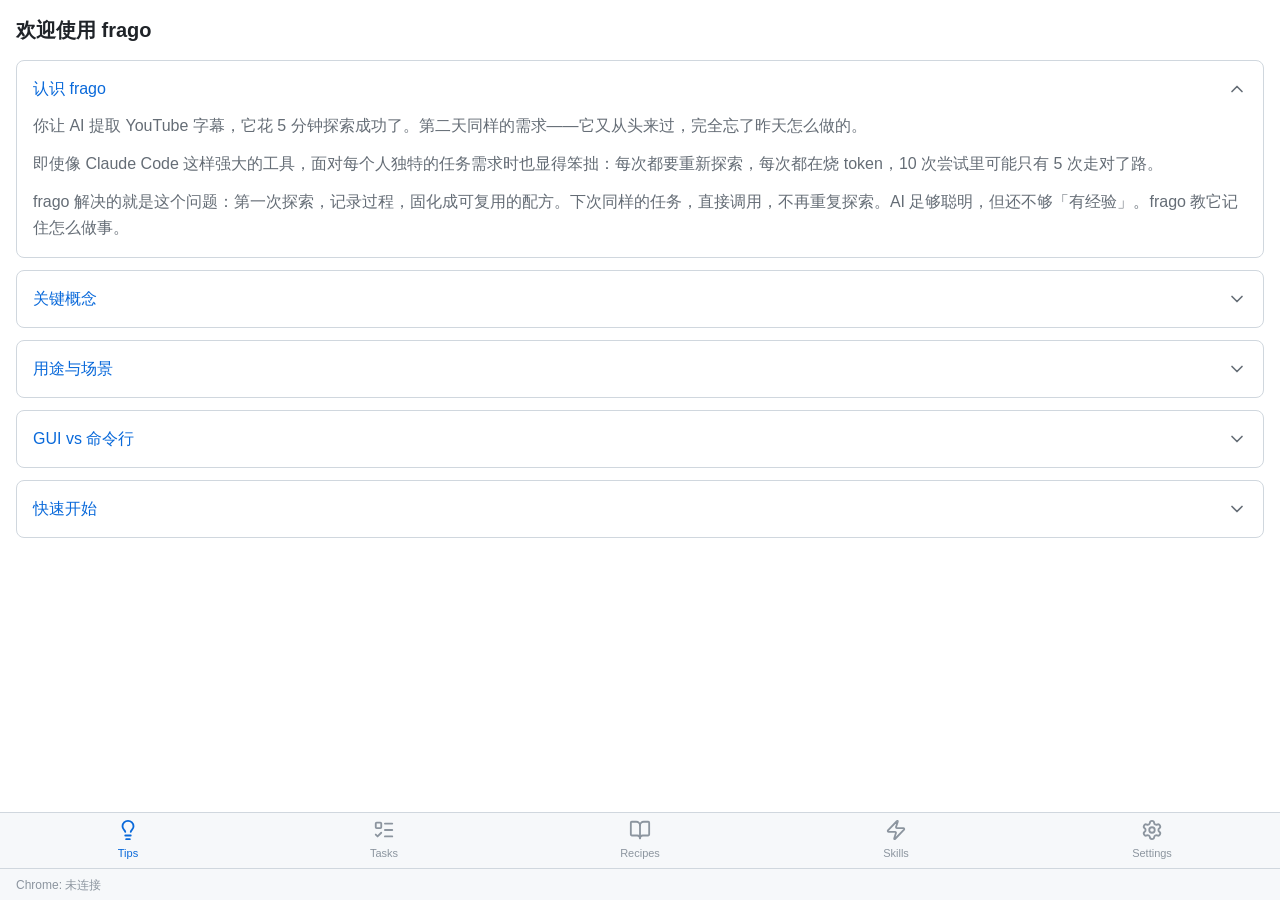
==== src/frago/gui/assets/index.html @ 679fb1c2 "feat(gui): improve UI and background launch - GUI 后台运行：非调试模式自动 fork 到后台，释放终端 - 优化依赖检查：仅在缺失依赖时显示提示 - " ====
<!DOCTYPE html>
<html lang="zh-CN" data-theme="dark">
  <head>
    <meta charset="UTF-8" />
    <meta name="viewport" content="width=device-width, initial-scale=1.0" />
    <title>frago</title>
    <style>
      /* 防止 FOUC - 立即应用主题 */
      html {
        background-color: #0d1117;
        color-scheme: dark;
      }
      html[data-theme='light'] {
        background-color: #ffffff;
        color-scheme: light;
      }
    </style>
    <script>
      // 在 CSS 加载前应用主题（兼容 localStorage 不可用的环境）
      (function () {
        var saved = null;
        try {
          if (typeof localStorage !== 'undefined' && localStorage !== null) {
            saved = localStorage.getItem('theme');
          }
        } catch (e) {}
        var system = window.matchMedia('(prefers-color-scheme: dark)').matches
          ? 'dark'
          : 'light';
        var theme = saved || system;
        document.documentElement.setAttribute('data-theme', theme);
        document.documentElement.style.colorScheme = theme;
      })();
    </script>
    
  </head>
  <body>
    <div id="root"></div>
    <script src="./assets/index-DsM_STw3.js"></script>
  </body>
</html>
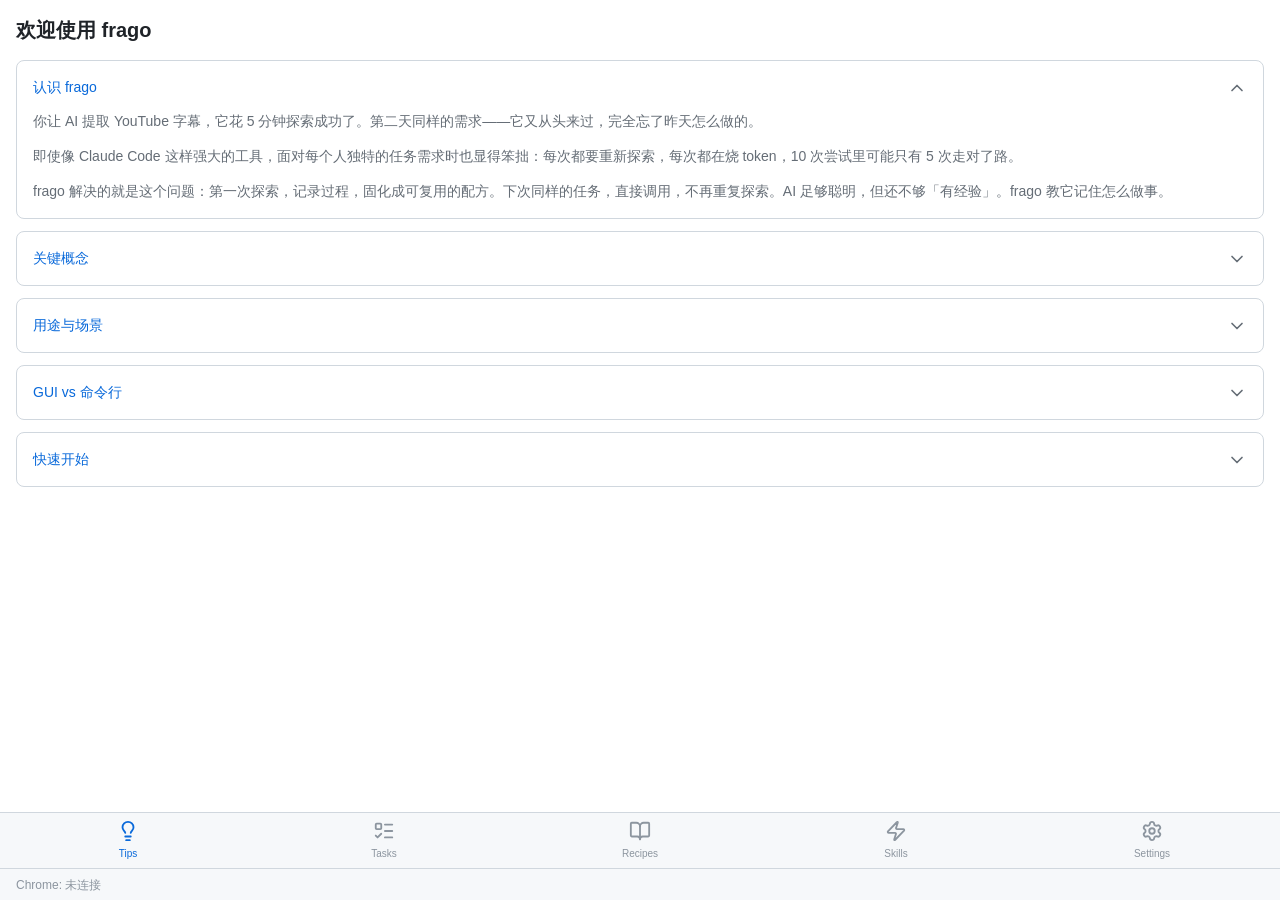
==== commit 2d3d4726: "refactor(config): remove working_directory, fix to ~/.frago/projects - Remove working_directory fiel" ====
--- a/src/frago/gui/assets/index.html
+++ b/src/frago/gui/assets/index.html
@@ -36,6 +36,6 @@
   </head>
   <body>
     <div id="root"></div>
-    <script src="./assets/index-DsM_STw3.js"></script>
+    <script src="./assets/index-Cwxz-Zhr.js"></script>
   </body>
 </html>
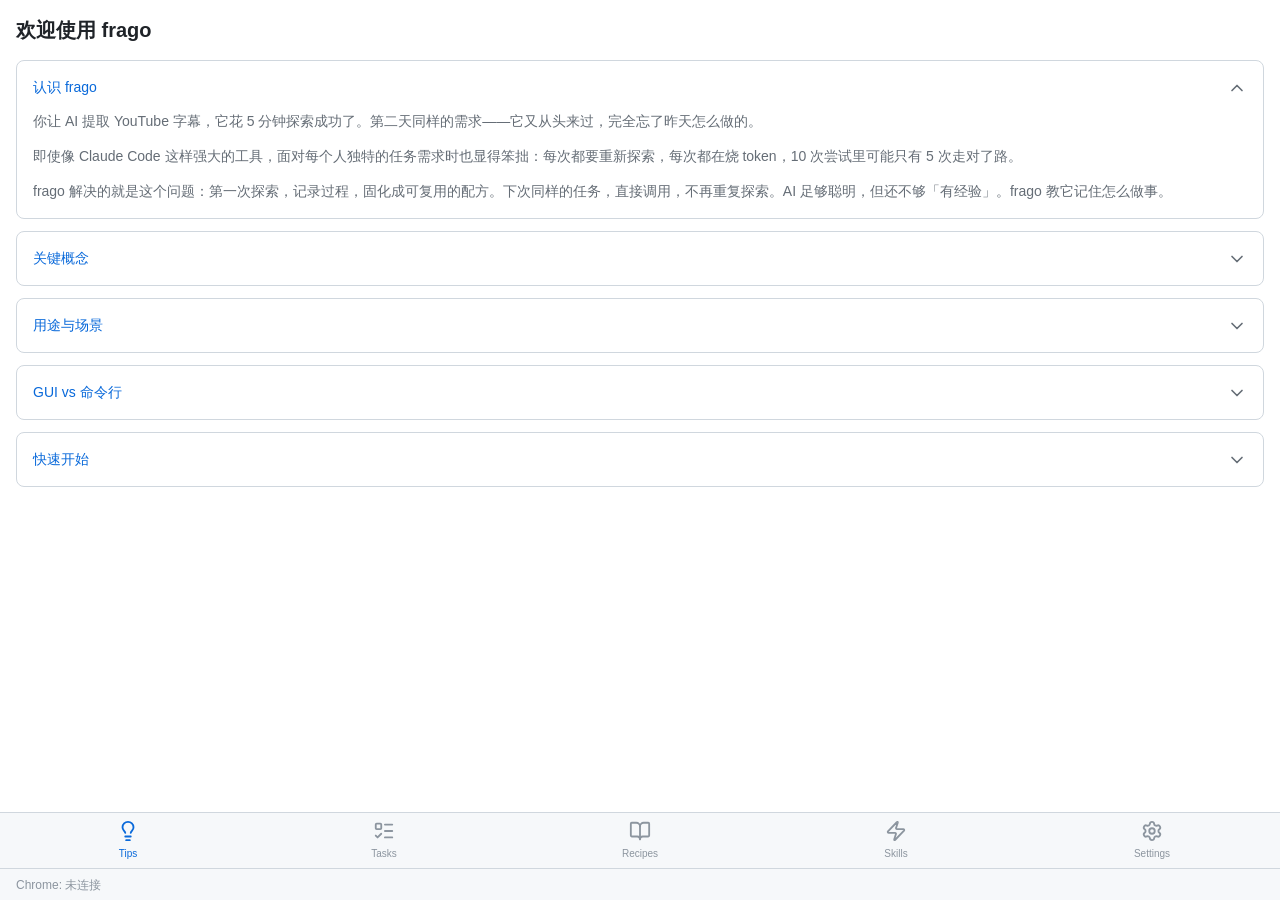
==== commit 74c85fea: "chore(gui): update frontend build artifacts 🤖 Generated with [Claude Code](https://claude.com/claude" ====
--- a/src/frago/gui/assets/index.html
+++ b/src/frago/gui/assets/index.html
@@ -36,6 +36,6 @@
   </head>
   <body>
     <div id="root"></div>
-    <script src="./assets/index-Cwxz-Zhr.js"></script>
+    <script src="./assets/index-BPHeL4GT.js"></script>
   </body>
 </html>
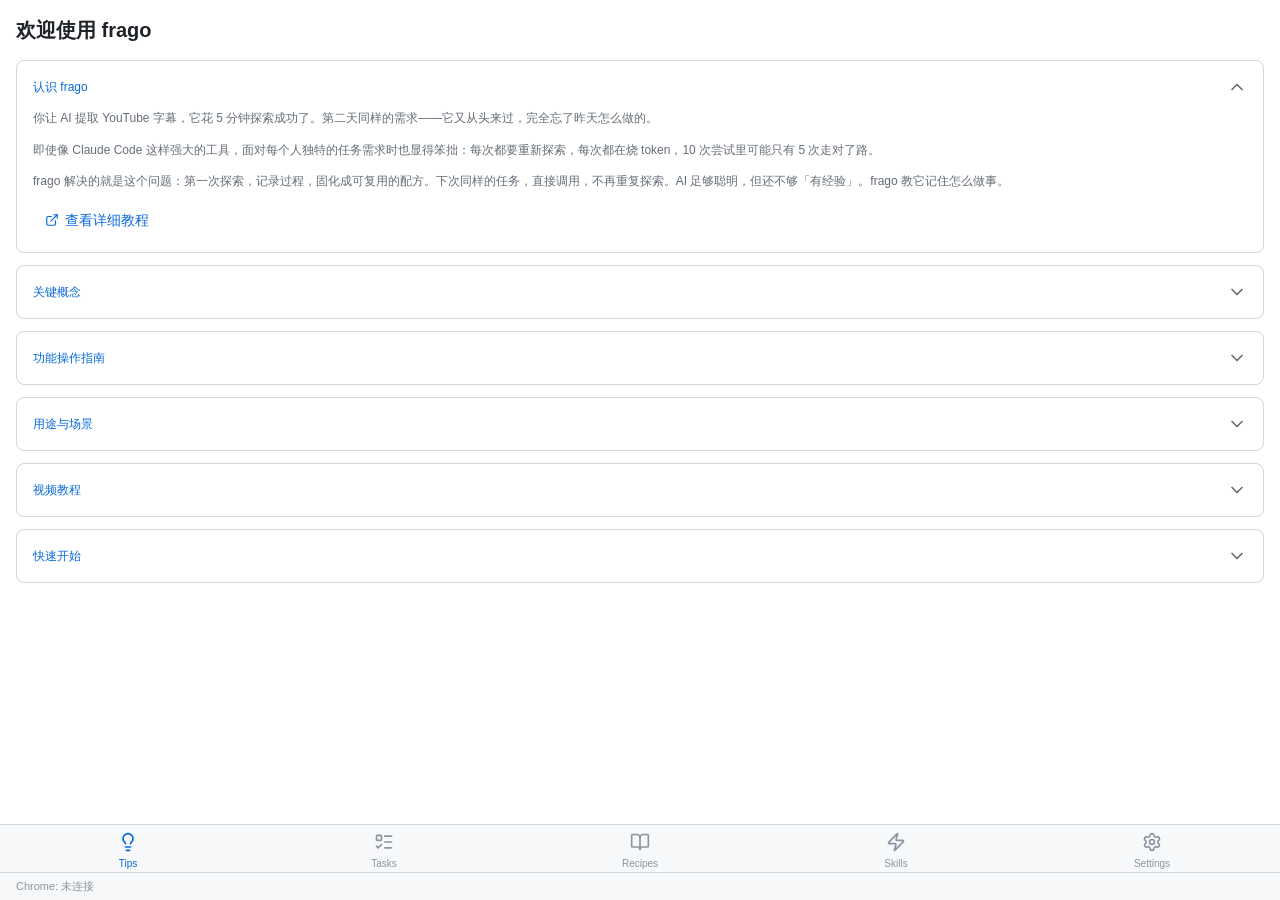
==== commit 9dc3cac6: "feat(gui): add tutorial viewer with open_tutorial API - Add open_tutorial() API to launch tutorial p" ====
--- a/src/frago/gui/assets/index.html
+++ b/src/frago/gui/assets/index.html
@@ -36,6 +36,6 @@
   </head>
   <body>
     <div id="root"></div>
-    <script src="./assets/index-BPHeL4GT.js"></script>
+    <script src="./assets/index-BUvg5STK.js"></script>
   </body>
 </html>
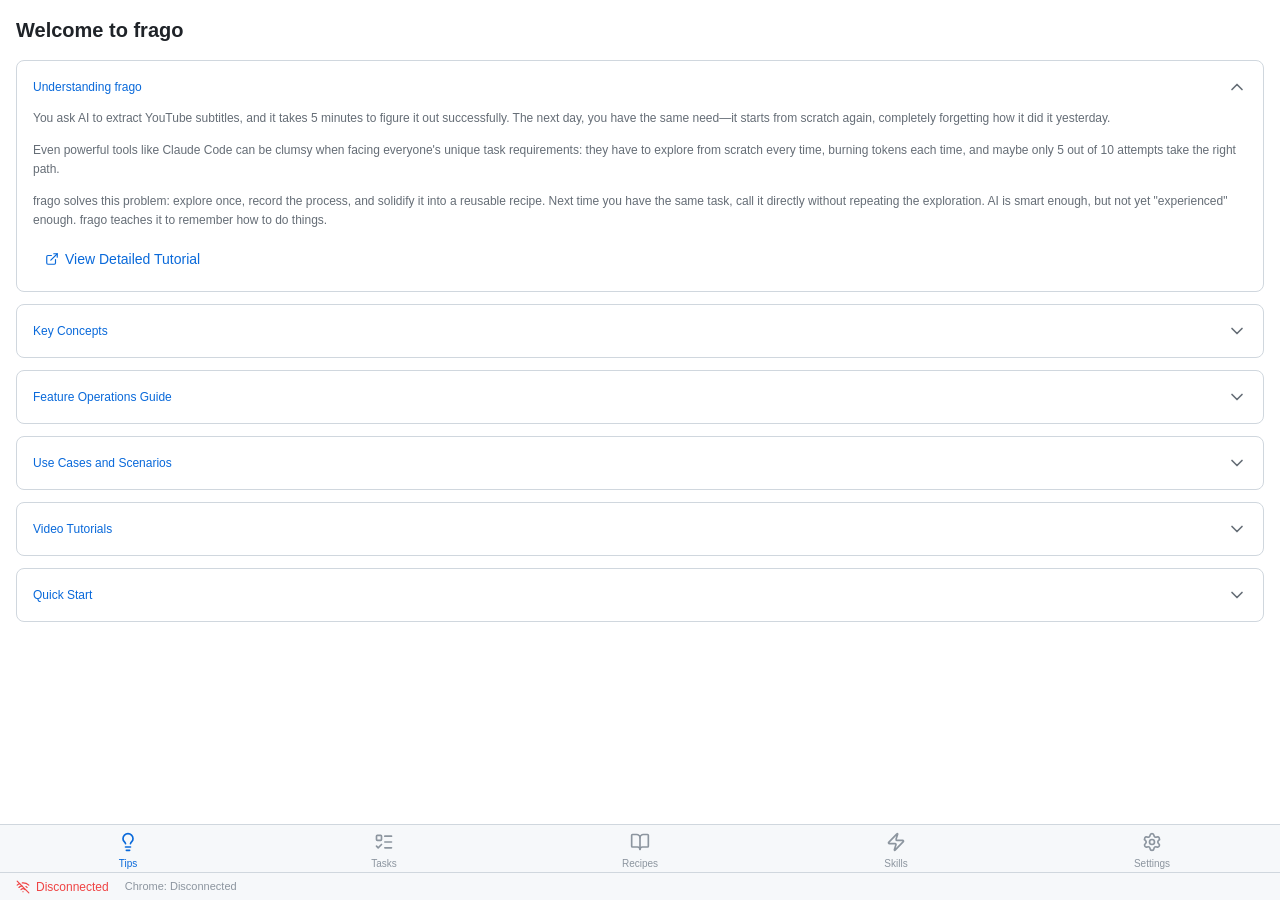
==== commit 3813ada7: "Merge pull request #16 from tsaijamey/013-change-gui-into-web-service feat(gui): migrate from Tauri " ====
--- a/src/frago/gui/assets/index.html
+++ b/src/frago/gui/assets/index.html
@@ -5,7 +5,7 @@
     <meta name="viewport" content="width=device-width, initial-scale=1.0" />
     <title>frago</title>
     <style>
-      /* 防止 FOUC - 立即应用主题 */
+      /* Prevent FOUC - apply theme immediately */
       html {
         background-color: #0d1117;
         color-scheme: dark;
@@ -16,7 +16,7 @@
       }
     </style>
     <script>
-      // 在 CSS 加载前应用主题（兼容 localStorage 不可用的环境）
+      // Apply theme before CSS loads (compatible with localStorage unavailable environments)
       (function () {
         var saved = null;
         try {
@@ -36,6 +36,6 @@
   </head>
   <body>
     <div id="root"></div>
-    <script src="./assets/index-BUvg5STK.js"></script>
+    <script src="./assets/index-pB34bPV9.js"></script>
   </body>
 </html>
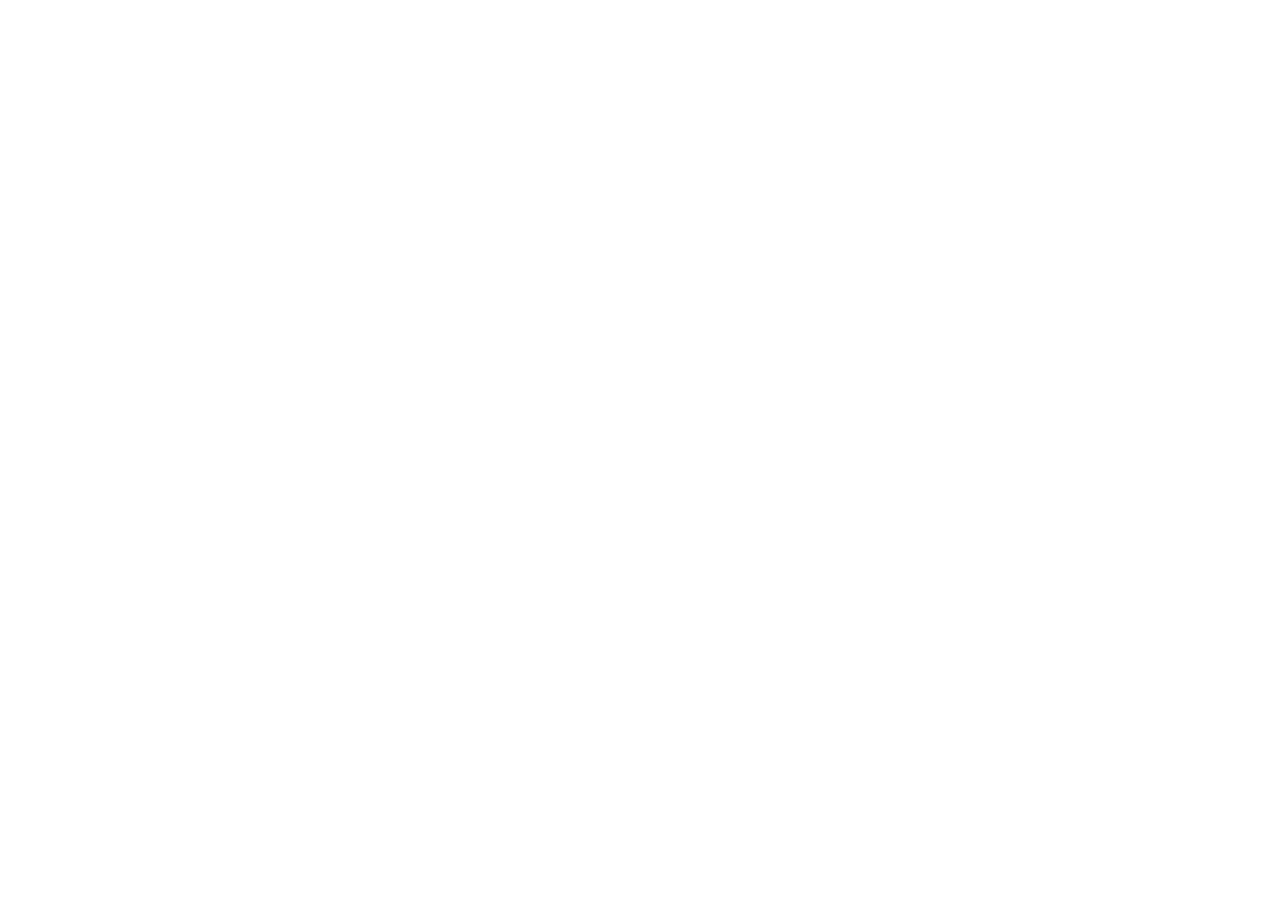
==== commit 103e5928: "fix(gui,server): fix theme flash (FOUC) on page refresh - Remove initTheme() from main.tsx that was " ====
--- a/src/frago/gui/assets/index.html
+++ b/src/frago/gui/assets/index.html
@@ -7,11 +7,11 @@
     <style>
       /* Prevent FOUC - apply theme immediately */
       html {
-        background-color: #0d1117;
+        background-color: #000000;
         color-scheme: dark;
       }
       html[data-theme='light'] {
-        background-color: #ffffff;
+        background-color: #FFFFFF;
         color-scheme: light;
       }
     </style>
@@ -36,6 +36,6 @@
   </head>
   <body>
     <div id="root"></div>
-    <script src="./assets/index-pB34bPV9.js"></script>
+    <script src="./assets/index-DRDzogk0.js"></script>
   </body>
 </html>
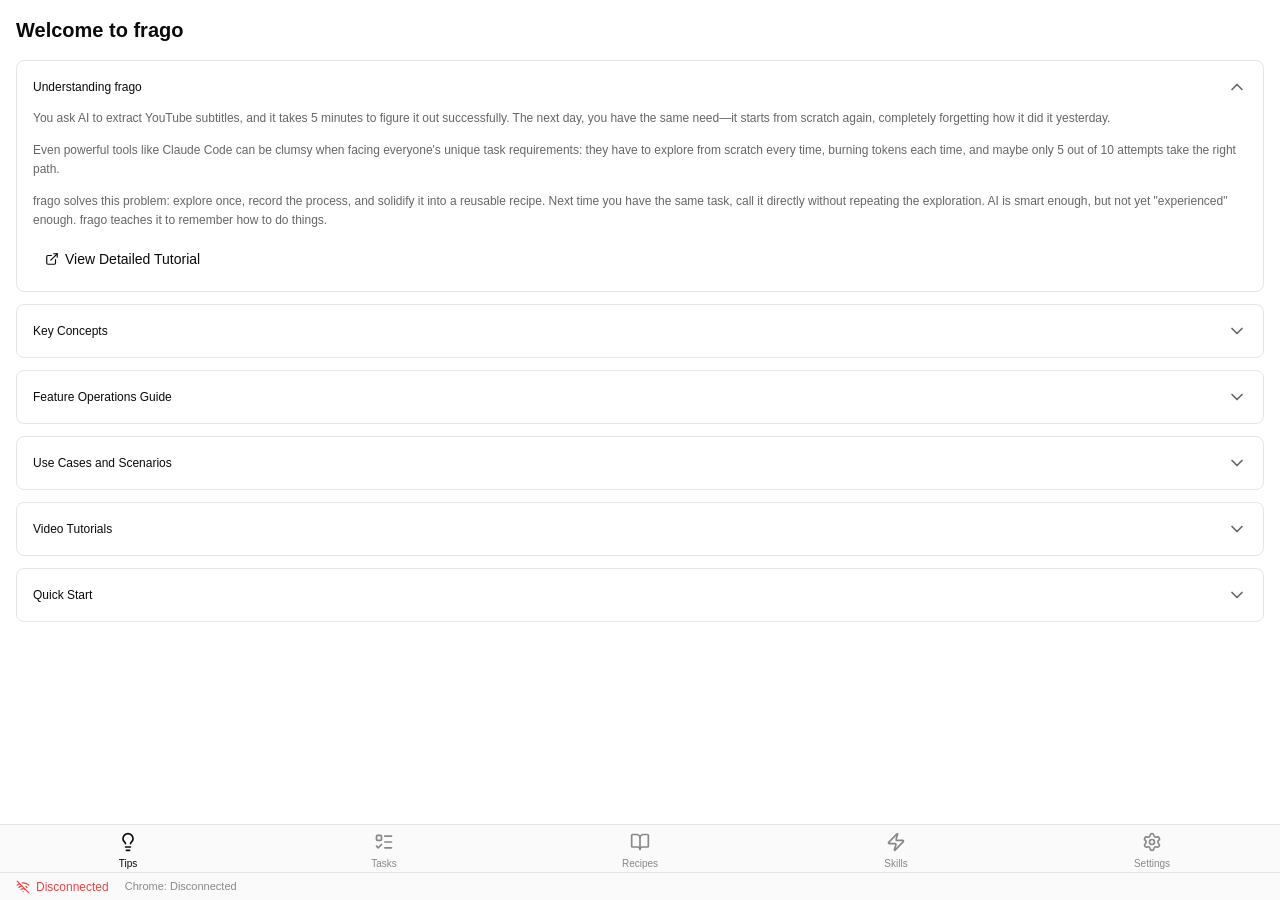
==== commit 577fbc49: "chore: rebuild frontend assets 🤖 Generated with [Claude Code](https://claude.com/claude-code)  Co-Au" ====
--- a/src/frago/gui/assets/index.html
+++ b/src/frago/gui/assets/index.html
@@ -36,6 +36,6 @@
   </head>
   <body>
     <div id="root"></div>
-    <script src="./assets/index-DRDzogk0.js"></script>
+    <script src="./assets/index-D9F-Vdgp.js"></script>
   </body>
 </html>
